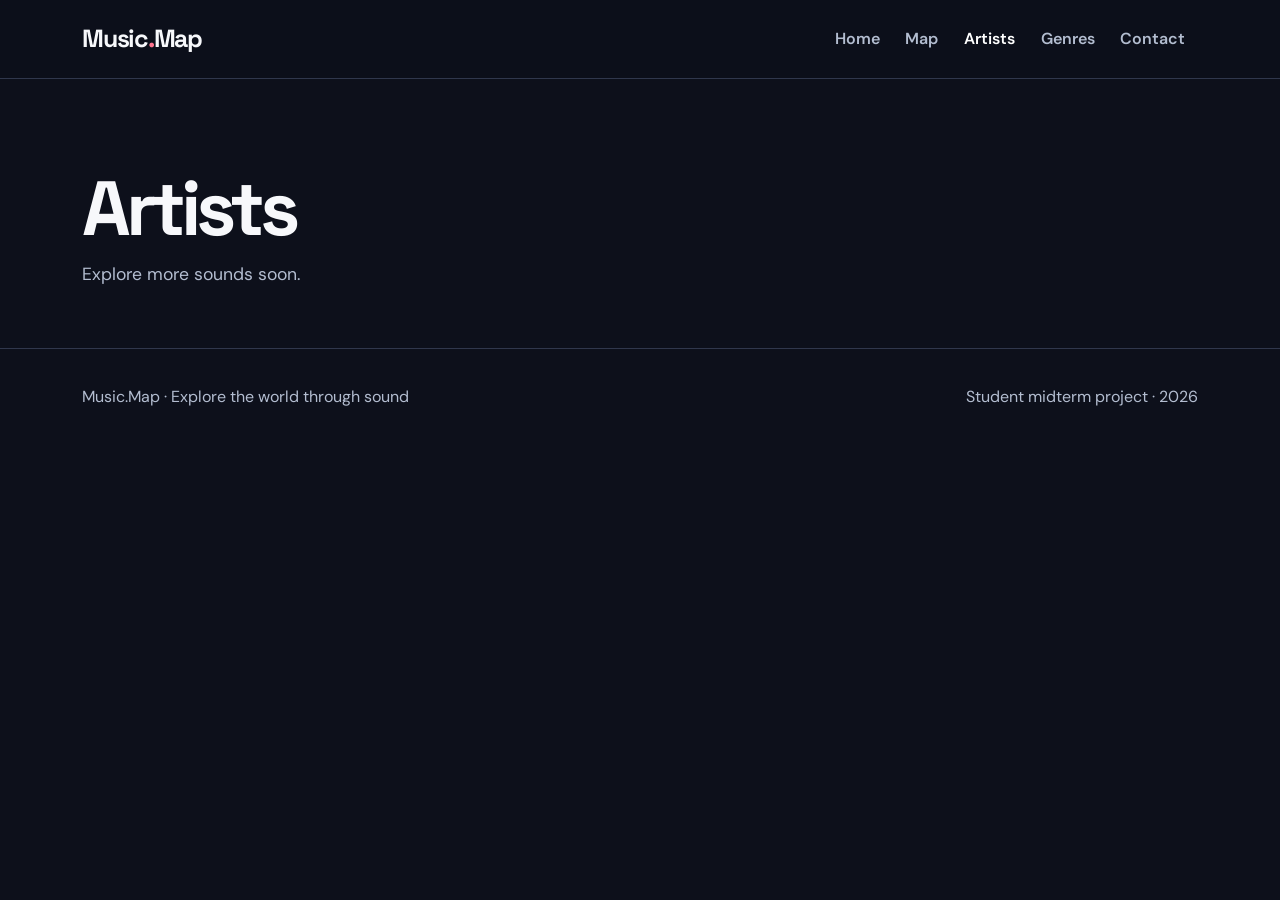
==== artists.html @ 0a3b0112 "Start Music Map site" ====
<!doctype html>
<html lang="en">
<head>
  <meta charset="utf-8">
  <meta name="viewport" content="width=device-width, initial-scale=1">
  <meta name="description" content="Explore artist examples from music cities.">
  <title>Artists | Music Map</title>
  <link href="https://cdn.jsdelivr.net/npm/bootstrap@5.3.3/dist/css/bootstrap.min.css" rel="stylesheet">
  
  <link href="assets/style.css" rel="stylesheet">
</head>
<body>
  <a class="skip-link" href="#main">Skip to content</a>
  <header class="site-header">
    <nav class="navbar navbar-expand-lg" aria-label="Main navigation">
      <div class="container"><a class="brand" href="index.html">Music<span class="brand-dot">.</span>Map</a>
        <button class="navbar-toggler" type="button" data-bs-toggle="collapse" data-bs-target="#main-nav" aria-controls="main-nav" aria-expanded="false" aria-label="Toggle navigation"><span class="navbar-toggler-icon"></span></button>
        <div class="collapse navbar-collapse" id="main-nav"><ul class="navbar-nav ms-auto align-items-lg-center"><li class="nav-item"><a class="nav-link" href="index.html">Home</a></li><li class="nav-item"><a class="nav-link" href="map.html">Map</a></li><li class="nav-item"><a class="nav-link active" href="artists.html" aria-current="page">Artists</a></li><li class="nav-item"><a class="nav-link" href="genres.html">Genres</a></li><li class="nav-item"><a class="nav-link" href="contact.html">Contact</a></li></ul></div>
      </div>
    </nav>
  </header>
  <main id="main"><section class="page-hero"><div class="container"><h1>Artists</h1><p>Explore more sounds soon.</p></div></section></main>
  <footer class="site-footer"><div class="container d-flex flex-column flex-md-row justify-content-between gap-3"><span>Music.Map · Explore the world through sound</span><span>Student midterm project · 2026</span></div></footer>
  <script src="https://cdn.jsdelivr.net/npm/bootstrap@5.3.3/dist/js/bootstrap.bundle.min.js"></script>
  <script src="assets/app.js"></script>
</body>
</html>
---- assets/style.css ----
@import url('https://fonts.googleapis.com/css2?family=DM+Sans:wght@400;500;600;700&family=Space+Grotesk:wght@400;500;600;700&display=swap');
:root{--bg:#0d101b;--panel:#171c2c;--line:#30374c;--text:#f7f8fb;--muted:#b3bdd0;--pink:#ff748f;--blue:#92a7ff}
*{box-sizing:border-box}html{scroll-behavior:smooth}body{margin:0;background:var(--bg);color:var(--text);font-family:'DM Sans',sans-serif;line-height:1.6}h1,h2,h3,h4,.brand{font-family:'Space Grotesk',sans-serif;line-height:1.13}h1{font-size:clamp(3rem,7vw,6.8rem);letter-spacing:-.065em;font-weight:700}h2{font-size:clamp(2rem,4vw,3.5rem);letter-spacing:-.045em}h3{font-size:1.4rem}a{color:inherit}a:hover{color:var(--pink)}.text-muted-custom{color:var(--muted)}.eyebrow{text-transform:uppercase;letter-spacing:.18em;color:var(--pink);font-size:.78rem;font-weight:700}.site-header{background:rgba(13,16,27,.95);border-bottom:1px solid var(--line);position:sticky;top:0;z-index:1000;backdrop-filter:blur(12px)}.navbar{min-height:78px}.brand{font-size:1.55rem;font-weight:700;letter-spacing:-.05em;text-decoration:none}.brand-dot{color:var(--pink)}.navbar-nav .nav-link{color:var(--muted);font-weight:600;padding:.5rem .8rem!important}.navbar-nav .nav-link:hover,.navbar-nav .nav-link.active{color:#fff}.navbar-toggler{border-color:var(--line);color:#fff}.navbar-toggler-icon{filter:invert(1)}.button-primary{display:inline-flex;align-items:center;justify-content:center;gap:.5rem;background:var(--pink);color:#1a101b;border:0;border-radius:100px;padding:.9rem 1.45rem;font-weight:700;text-decoration:none}.button-primary:hover{background:#ff9bad;color:#1a101b}.button-outline{display:inline-flex;align-items:center;justify-content:center;border:1px solid #71809f;border-radius:100px;padding:.85rem 1.4rem;text-decoration:none;font-weight:700}.button-outline:hover{border-color:var(--pink)}.hero{position:relative;min-height:660px;display:flex;align-items:center;overflow:hidden}.hero:before{content:'';position:absolute;inset:0;background:linear-gradient(90deg,#0d101b 3%,rgba(13,16,27,.9) 37%,rgba(13,16,27,.15) 100%),url('live-music.png') center/cover}.hero .container{position:relative;z-index:1}.hero p{max-width:560px;color:#d7dce9;font-size:1.15rem}.hero h1{max-width:740px}.accent{color:var(--pink)}.section{padding:92px 0}.section-sm{padding:64px 0}.section-heading{max-width:720px;margin-bottom:38px}.panel{background:var(--panel);border:1px solid var(--line);border-radius:20px;padding:28px;height:100%}.panel p:last-child{margin-bottom:0}.city-card{display:block;text-decoration:none;background:var(--panel);border:1px solid var(--line);border-radius:20px;overflow:hidden;height:100%;transition:transform .2s,border-color .2s}.city-card:hover{transform:translateY(-5px);border-color:var(--pink);color:#fff}.city-art{height:170px;background:radial-gradient(circle at 70% 35%,#fa7992 0 2%,transparent 24%),linear-gradient(135deg,#242a55,#623a6a 60%,#182c53);display:flex;align-items:end;padding:20px}.city-art span{font-size:3.4rem;line-height:1;font-family:'Space Grotesk';font-weight:700;opacity:.84}.city-card .card-copy{padding:22px}.city-card h3{margin-bottom:7px}.city-card p{color:var(--muted);margin:0}.city-card[data-color='blue'] .city-art{background:radial-gradient(circle at 75% 40%,#9af3fb 0 3%,transparent 27%),linear-gradient(135deg,#18274b,#325d86,#1d1b38)}.city-card[data-color='gold'] .city-art{background:radial-gradient(circle at 75% 40%,#ffd688 0 3%,transparent 27%),linear-gradient(135deg,#392b41,#895b4d,#342d48)}.city-card[data-color='green'] .city-art{background:radial-gradient(circle at 75% 40%,#8be6c7 0 3%,transparent 27%),linear-gradient(135deg,#1d3e46,#456f60,#252d4d)}.page-hero{padding:86px 0 44px}.page-hero h1{font-size:clamp(3rem,6vw,5rem)}.page-hero p{max-width:690px;color:var(--muted);font-size:1.1rem}.map-wrap{height:570px;border:1px solid var(--line);border-radius:22px;overflow:hidden;background:#20283e}.leaflet-container{background:#20283e}.leaflet-popup-content-wrapper,.leaflet-popup-tip{background:#171c2c;color:#fff}.leaflet-popup-content a{color:#ff9aad}.filter-bar{display:flex;gap:10px;flex-wrap:wrap;margin-bottom:24px}.filter-button{border:1px solid var(--line);color:var(--text);background:var(--panel);padding:8px 16px;border-radius:100px}.filter-button.active,.filter-button:hover{background:var(--pink);border-color:var(--pink);color:#17101a}.genre-pill{display:inline-block;border:1px solid #59627d;padding:5px 10px;border-radius:100px;color:#d7dff2;font-size:.82rem}.table{--bs-table-bg:transparent;--bs-table-color:#e8ecf5;--bs-table-border-color:var(--line)}.table thead th{color:var(--pink);font-weight:700}.table-responsive{border:1px solid var(--line);border-radius:18px;padding:8px 20px}.form-control,.form-select{background:#121726;border:1px solid #4e5870;color:#fff;padding:.85rem 1rem}.form-control:focus,.form-select:focus{background:#121726;color:#fff;border-color:var(--pink);box-shadow:0 0 0 .25rem rgba(255,116,143,.15)}.form-control::placeholder{color:#929db3}.form-label{font-weight:700}.form-text{color:var(--muted)}.site-footer{border-top:1px solid var(--line);padding:35px 0;color:var(--muted)}.site-footer a{color:#fff;text-decoration:none}.site-footer a:hover{color:var(--pink)}.number{font-family:'Space Grotesk';font-size:2.3rem;color:var(--pink);font-weight:700}.skip-link{position:absolute;left:-999px;top:8px;background:#fff;color:#000;padding:8px;z-index:2000}.skip-link:focus{left:8px}.leaflet-control-attribution{font-size:9px!important}@media(max-width:991px){.hero{min-height:590px}.hero:before{background:linear-gradient(90deg,rgba(13,16,27,.95),rgba(13,16,27,.45)),url('live-music.png') center/cover}.navbar-collapse{padding-bottom:16px}.section{padding:70px 0}}@media(max-width:575px){.hero{min-height:620px}.hero h1{font-size:3.5rem}.hero p{font-size:1rem}.section{padding:54px 0}.page-hero{padding:58px 0 30px}.panel{padding:22px}.map-wrap{height:300px}.table-responsive{padding:4px 10px}}
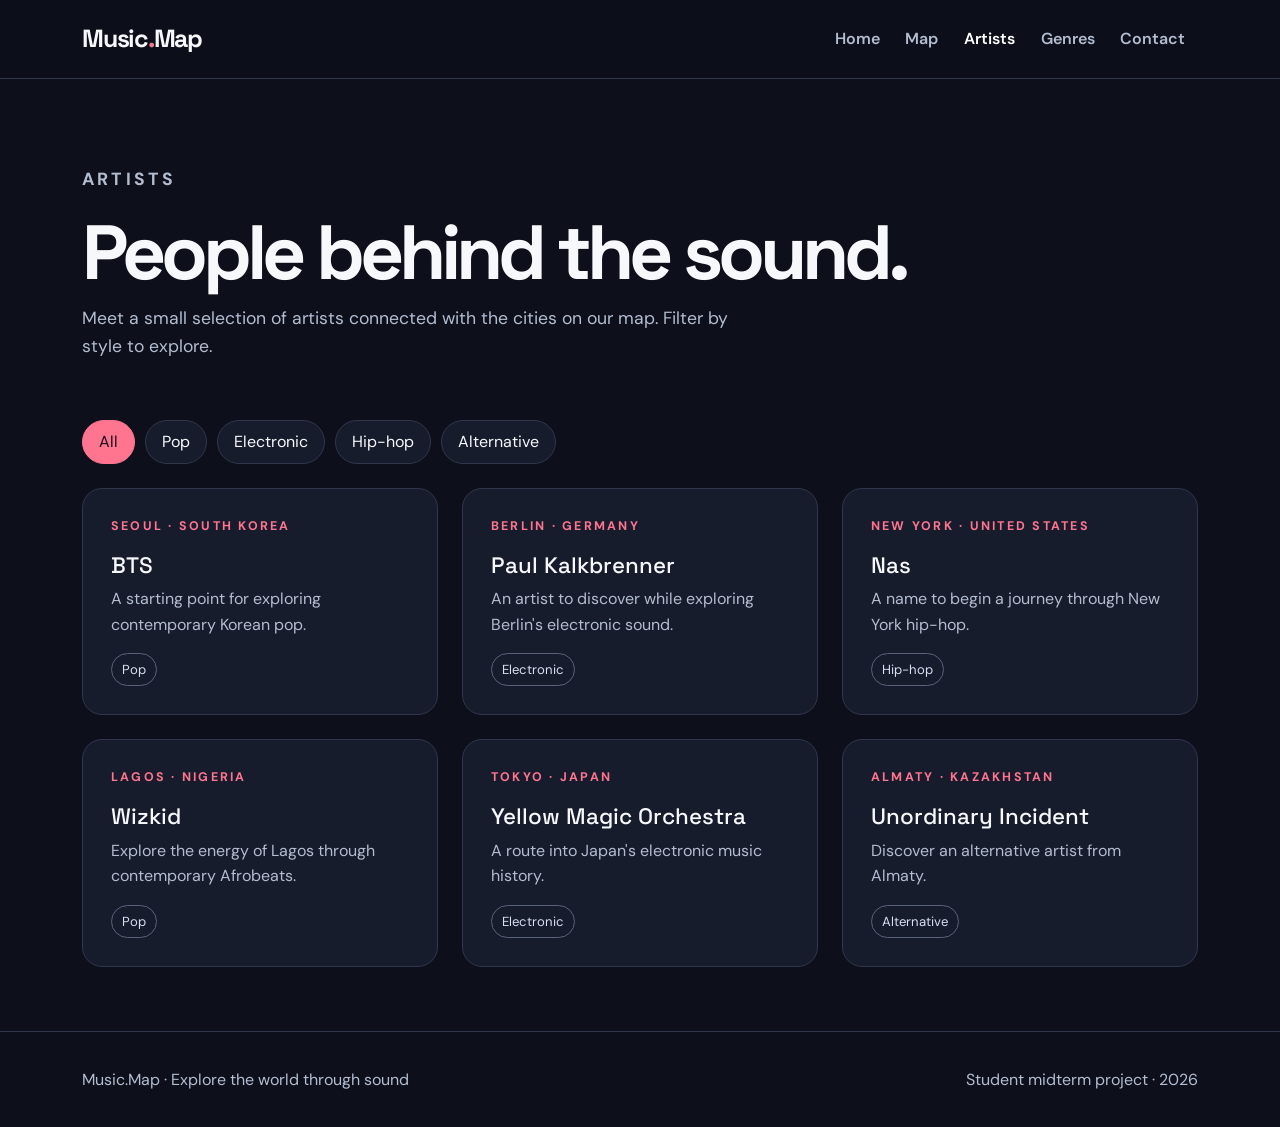
==== commit 7aa4a3ff: "Add artists and genres" ====
--- a/artists.html
+++ b/artists.html
@@ -19,7 +19,17 @@
       </div>
     </nav>
   </header>
-  <main id="main"><section class="page-hero"><div class="container"><h1>Artists</h1><p>Explore more sounds soon.</p></div></section></main>
+  <main id="main">
+<section class="page-hero"><div class="container"><p class="eyebrow">Artists</p><h1>People behind the sound.</h1><p>Meet a small selection of artists connected with the cities on our map. Filter by style to explore.</p></div></section>
+<section class="section-sm pt-0"><div class="container"><div class="filter-bar" role="group" aria-label="Filter artists by genre"><button class="filter-button active" data-filter="all" aria-pressed="true">All</button><button class="filter-button" data-filter="pop" aria-pressed="false">Pop</button><button class="filter-button" data-filter="electronic" aria-pressed="false">Electronic</button><button class="filter-button" data-filter="hiphop" aria-pressed="false">Hip-hop</button><button class="filter-button" data-filter="alternative" aria-pressed="false">Alternative</button></div><div class="row g-4">
+<div class="col-md-6 col-xl-4 artist-column"><article class="panel" data-genre="pop"><p class="eyebrow">Seoul · South Korea</p><h3>BTS</h3><p class="text-muted-custom">A starting point for exploring contemporary Korean pop.</p><span class="genre-pill">Pop</span></article></div>
+<div class="col-md-6 col-xl-4 artist-column"><article class="panel" data-genre="electronic"><p class="eyebrow">Berlin · Germany</p><h3>Paul Kalkbrenner</h3><p class="text-muted-custom">An artist to discover while exploring Berlin's electronic sound.</p><span class="genre-pill">Electronic</span></article></div>
+<div class="col-md-6 col-xl-4 artist-column"><article class="panel" data-genre="hiphop"><p class="eyebrow">New York · United States</p><h3>Nas</h3><p class="text-muted-custom">A name to begin a journey through New York hip-hop.</p><span class="genre-pill">Hip-hop</span></article></div>
+<div class="col-md-6 col-xl-4 artist-column"><article class="panel" data-genre="pop"><p class="eyebrow">Lagos · Nigeria</p><h3>Wizkid</h3><p class="text-muted-custom">Explore the energy of Lagos through contemporary Afrobeats.</p><span class="genre-pill">Pop</span></article></div>
+<div class="col-md-6 col-xl-4 artist-column"><article class="panel" data-genre="electronic"><p class="eyebrow">Tokyo · Japan</p><h3>Yellow Magic Orchestra</h3><p class="text-muted-custom">A route into Japan's electronic music history.</p><span class="genre-pill">Electronic</span></article></div>
+<div class="col-md-6 col-xl-4 artist-column"><article class="panel" data-genre="alternative"><p class="eyebrow">Almaty · Kazakhstan</p><h3>Unordinary Incident</h3><p class="text-muted-custom">Discover an alternative artist from Almaty.</p><span class="genre-pill">Alternative</span></article></div>
+</div></div></section>
+</main>
   <footer class="site-footer"><div class="container d-flex flex-column flex-md-row justify-content-between gap-3"><span>Music.Map · Explore the world through sound</span><span>Student midterm project · 2026</span></div></footer>
   <script src="https://cdn.jsdelivr.net/npm/bootstrap@5.3.3/dist/js/bootstrap.bundle.min.js"></script>
   <script src="assets/app.js"></script>
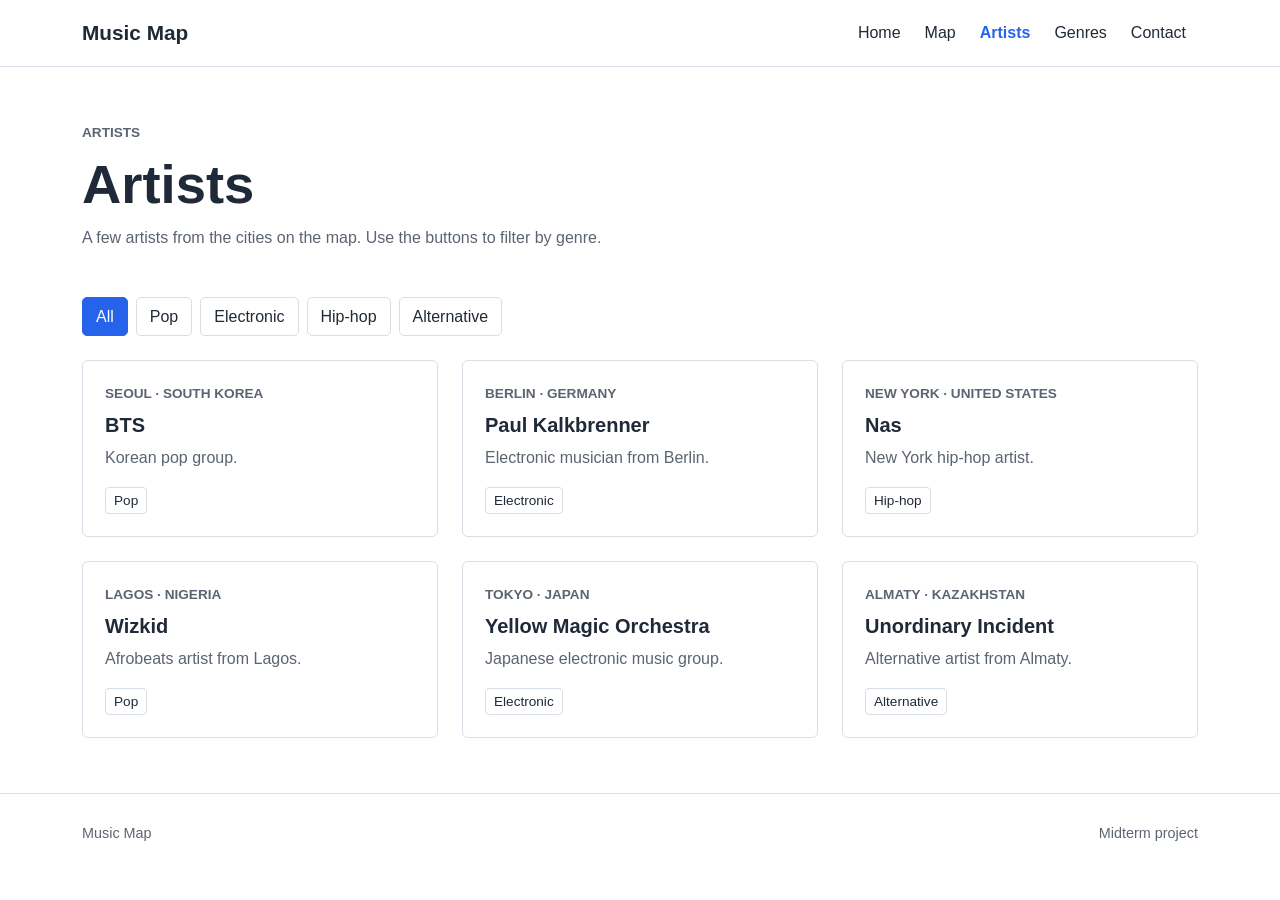
==== commit 881a0567: "Simplify site design" ====
--- a/artists.html
+++ b/artists.html
@@ -13,24 +13,24 @@
   <a class="skip-link" href="#main">Skip to content</a>
   <header class="site-header">
     <nav class="navbar navbar-expand-lg" aria-label="Main navigation">
-      <div class="container"><a class="brand" href="index.html">Music<span class="brand-dot">.</span>Map</a>
+      <div class="container"><a class="brand" href="index.html">Music<span class="brand-dot"> </span>Map</a>
         <button class="navbar-toggler" type="button" data-bs-toggle="collapse" data-bs-target="#main-nav" aria-controls="main-nav" aria-expanded="false" aria-label="Toggle navigation"><span class="navbar-toggler-icon"></span></button>
         <div class="collapse navbar-collapse" id="main-nav"><ul class="navbar-nav ms-auto align-items-lg-center"><li class="nav-item"><a class="nav-link" href="index.html">Home</a></li><li class="nav-item"><a class="nav-link" href="map.html">Map</a></li><li class="nav-item"><a class="nav-link active" href="artists.html" aria-current="page">Artists</a></li><li class="nav-item"><a class="nav-link" href="genres.html">Genres</a></li><li class="nav-item"><a class="nav-link" href="contact.html">Contact</a></li></ul></div>
       </div>
     </nav>
   </header>
   <main id="main">
-<section class="page-hero"><div class="container"><p class="eyebrow">Artists</p><h1>People behind the sound.</h1><p>Meet a small selection of artists connected with the cities on our map. Filter by style to explore.</p></div></section>
+<section class="page-hero"><div class="container"><p class="eyebrow">Artists</p><h1>Artists</h1><p>A few artists from the cities on the map. Use the buttons to filter by genre.</p></div></section>
 <section class="section-sm pt-0"><div class="container"><div class="filter-bar" role="group" aria-label="Filter artists by genre"><button class="filter-button active" data-filter="all" aria-pressed="true">All</button><button class="filter-button" data-filter="pop" aria-pressed="false">Pop</button><button class="filter-button" data-filter="electronic" aria-pressed="false">Electronic</button><button class="filter-button" data-filter="hiphop" aria-pressed="false">Hip-hop</button><button class="filter-button" data-filter="alternative" aria-pressed="false">Alternative</button></div><div class="row g-4">
-<div class="col-md-6 col-xl-4 artist-column"><article class="panel" data-genre="pop"><p class="eyebrow">Seoul · South Korea</p><h3>BTS</h3><p class="text-muted-custom">A starting point for exploring contemporary Korean pop.</p><span class="genre-pill">Pop</span></article></div>
-<div class="col-md-6 col-xl-4 artist-column"><article class="panel" data-genre="electronic"><p class="eyebrow">Berlin · Germany</p><h3>Paul Kalkbrenner</h3><p class="text-muted-custom">An artist to discover while exploring Berlin's electronic sound.</p><span class="genre-pill">Electronic</span></article></div>
-<div class="col-md-6 col-xl-4 artist-column"><article class="panel" data-genre="hiphop"><p class="eyebrow">New York · United States</p><h3>Nas</h3><p class="text-muted-custom">A name to begin a journey through New York hip-hop.</p><span class="genre-pill">Hip-hop</span></article></div>
-<div class="col-md-6 col-xl-4 artist-column"><article class="panel" data-genre="pop"><p class="eyebrow">Lagos · Nigeria</p><h3>Wizkid</h3><p class="text-muted-custom">Explore the energy of Lagos through contemporary Afrobeats.</p><span class="genre-pill">Pop</span></article></div>
-<div class="col-md-6 col-xl-4 artist-column"><article class="panel" data-genre="electronic"><p class="eyebrow">Tokyo · Japan</p><h3>Yellow Magic Orchestra</h3><p class="text-muted-custom">A route into Japan's electronic music history.</p><span class="genre-pill">Electronic</span></article></div>
-<div class="col-md-6 col-xl-4 artist-column"><article class="panel" data-genre="alternative"><p class="eyebrow">Almaty · Kazakhstan</p><h3>Unordinary Incident</h3><p class="text-muted-custom">Discover an alternative artist from Almaty.</p><span class="genre-pill">Alternative</span></article></div>
+<div class="col-md-6 col-xl-4 artist-column"><article class="panel" data-genre="pop"><p class="eyebrow">Seoul · South Korea</p><h3>BTS</h3><p class="text-muted-custom">Korean pop group.</p><span class="genre-pill">Pop</span></article></div>
+<div class="col-md-6 col-xl-4 artist-column"><article class="panel" data-genre="electronic"><p class="eyebrow">Berlin · Germany</p><h3>Paul Kalkbrenner</h3><p class="text-muted-custom">Electronic musician from Berlin.</p><span class="genre-pill">Electronic</span></article></div>
+<div class="col-md-6 col-xl-4 artist-column"><article class="panel" data-genre="hiphop"><p class="eyebrow">New York · United States</p><h3>Nas</h3><p class="text-muted-custom">New York hip-hop artist.</p><span class="genre-pill">Hip-hop</span></article></div>
+<div class="col-md-6 col-xl-4 artist-column"><article class="panel" data-genre="pop"><p class="eyebrow">Lagos · Nigeria</p><h3>Wizkid</h3><p class="text-muted-custom">Afrobeats artist from Lagos.</p><span class="genre-pill">Pop</span></article></div>
+<div class="col-md-6 col-xl-4 artist-column"><article class="panel" data-genre="electronic"><p class="eyebrow">Tokyo · Japan</p><h3>Yellow Magic Orchestra</h3><p class="text-muted-custom">Japanese electronic music group.</p><span class="genre-pill">Electronic</span></article></div>
+<div class="col-md-6 col-xl-4 artist-column"><article class="panel" data-genre="alternative"><p class="eyebrow">Almaty · Kazakhstan</p><h3>Unordinary Incident</h3><p class="text-muted-custom">Alternative artist from Almaty.</p><span class="genre-pill">Alternative</span></article></div>
 </div></div></section>
 </main>
-  <footer class="site-footer"><div class="container d-flex flex-column flex-md-row justify-content-between gap-3"><span>Music.Map · Explore the world through sound</span><span>Student midterm project · 2026</span></div></footer>
+  <footer class="site-footer"><div class="container d-flex flex-column flex-md-row justify-content-between gap-3"><span>Music Map</span><span>Midterm project</span></div></footer>
   <script src="https://cdn.jsdelivr.net/npm/bootstrap@5.3.3/dist/js/bootstrap.bundle.min.js"></script>
   <script src="assets/app.js"></script>
 </body>
--- a/assets/style.css
+++ b/assets/style.css
@@ -1,3 +1,60 @@
-@import url('https://fonts.googleapis.com/css2?family=DM+Sans:wght@400;500;600;700&family=Space+Grotesk:wght@400;500;600;700&display=swap');
-:root{--bg:#0d101b;--panel:#171c2c;--line:#30374c;--text:#f7f8fb;--muted:#b3bdd0;--pink:#ff748f;--blue:#92a7ff}
-*{box-sizing:border-box}html{scroll-behavior:smooth}body{margin:0;background:var(--bg);color:var(--text);font-family:'DM Sans',sans-serif;line-height:1.6}h1,h2,h3,h4,.brand{font-family:'Space Grotesk',sans-serif;line-height:1.13}h1{font-size:clamp(3rem,7vw,6.8rem);letter-spacing:-.065em;font-weight:700}h2{font-size:clamp(2rem,4vw,3.5rem);letter-spacing:-.045em}h3{font-size:1.4rem}a{color:inherit}a:hover{color:var(--pink)}.text-muted-custom{color:var(--muted)}.eyebrow{text-transform:uppercase;letter-spacing:.18em;color:var(--pink);font-size:.78rem;font-weight:700}.site-header{background:rgba(13,16,27,.95);border-bottom:1px solid var(--line);position:sticky;top:0;z-index:1000;backdrop-filter:blur(12px)}.navbar{min-height:78px}.brand{font-size:1.55rem;font-weight:700;letter-spacing:-.05em;text-decoration:none}.brand-dot{color:var(--pink)}.navbar-nav .nav-link{color:var(--muted);font-weight:600;padding:.5rem .8rem!important}.navbar-nav .nav-link:hover,.navbar-nav .nav-link.active{color:#fff}.navbar-toggler{border-color:var(--line);color:#fff}.navbar-toggler-icon{filter:invert(1)}.button-primary{display:inline-flex;align-items:center;justify-content:center;gap:.5rem;background:var(--pink);color:#1a101b;border:0;border-radius:100px;padding:.9rem 1.45rem;font-weight:700;text-decoration:none}.button-primary:hover{background:#ff9bad;color:#1a101b}.button-outline{display:inline-flex;align-items:center;justify-content:center;border:1px solid #71809f;border-radius:100px;padding:.85rem 1.4rem;text-decoration:none;font-weight:700}.button-outline:hover{border-color:var(--pink)}.hero{position:relative;min-height:660px;display:flex;align-items:center;overflow:hidden}.hero:before{content:'';position:absolute;inset:0;background:linear-gradient(90deg,#0d101b 3%,rgba(13,16,27,.9) 37%,rgba(13,16,27,.15) 100%),url('live-music.png') center/cover}.hero .container{position:relative;z-index:1}.hero p{max-width:560px;color:#d7dce9;font-size:1.15rem}.hero h1{max-width:740px}.accent{color:var(--pink)}.section{padding:92px 0}.section-sm{padding:64px 0}.section-heading{max-width:720px;margin-bottom:38px}.panel{background:var(--panel);border:1px solid var(--line);border-radius:20px;padding:28px;height:100%}.panel p:last-child{margin-bottom:0}.city-card{display:block;text-decoration:none;background:var(--panel);border:1px solid var(--line);border-radius:20px;overflow:hidden;height:100%;transition:transform .2s,border-color .2s}.city-card:hover{transform:translateY(-5px);border-color:var(--pink);color:#fff}.city-art{height:170px;background:radial-gradient(circle at 70% 35%,#fa7992 0 2%,transparent 24%),linear-gradient(135deg,#242a55,#623a6a 60%,#182c53);display:flex;align-items:end;padding:20px}.city-art span{font-size:3.4rem;line-height:1;font-family:'Space Grotesk';font-weight:700;opacity:.84}.city-card .card-copy{padding:22px}.city-card h3{margin-bottom:7px}.city-card p{color:var(--muted);margin:0}.city-card[data-color='blue'] .city-art{background:radial-gradient(circle at 75% 40%,#9af3fb 0 3%,transparent 27%),linear-gradient(135deg,#18274b,#325d86,#1d1b38)}.city-card[data-color='gold'] .city-art{background:radial-gradient(circle at 75% 40%,#ffd688 0 3%,transparent 27%),linear-gradient(135deg,#392b41,#895b4d,#342d48)}.city-card[data-color='green'] .city-art{background:radial-gradient(circle at 75% 40%,#8be6c7 0 3%,transparent 27%),linear-gradient(135deg,#1d3e46,#456f60,#252d4d)}.page-hero{padding:86px 0 44px}.page-hero h1{font-size:clamp(3rem,6vw,5rem)}.page-hero p{max-width:690px;color:var(--muted);font-size:1.1rem}.map-wrap{height:570px;border:1px solid var(--line);border-radius:22px;overflow:hidden;background:#20283e}.leaflet-container{background:#20283e}.leaflet-popup-content-wrapper,.leaflet-popup-tip{background:#171c2c;color:#fff}.leaflet-popup-content a{color:#ff9aad}.filter-bar{display:flex;gap:10px;flex-wrap:wrap;margin-bottom:24px}.filter-button{border:1px solid var(--line);color:var(--text);background:var(--panel);padding:8px 16px;border-radius:100px}.filter-button.active,.filter-button:hover{background:var(--pink);border-color:var(--pink);color:#17101a}.genre-pill{display:inline-block;border:1px solid #59627d;padding:5px 10px;border-radius:100px;color:#d7dff2;font-size:.82rem}.table{--bs-table-bg:transparent;--bs-table-color:#e8ecf5;--bs-table-border-color:var(--line)}.table thead th{color:var(--pink);font-weight:700}.table-responsive{border:1px solid var(--line);border-radius:18px;padding:8px 20px}.form-control,.form-select{background:#121726;border:1px solid #4e5870;color:#fff;padding:.85rem 1rem}.form-control:focus,.form-select:focus{background:#121726;color:#fff;border-color:var(--pink);box-shadow:0 0 0 .25rem rgba(255,116,143,.15)}.form-control::placeholder{color:#929db3}.form-label{font-weight:700}.form-text{color:var(--muted)}.site-footer{border-top:1px solid var(--line);padding:35px 0;color:var(--muted)}.site-footer a{color:#fff;text-decoration:none}.site-footer a:hover{color:var(--pink)}.number{font-family:'Space Grotesk';font-size:2.3rem;color:var(--pink);font-weight:700}.skip-link{position:absolute;left:-999px;top:8px;background:#fff;color:#000;padding:8px;z-index:2000}.skip-link:focus{left:8px}.leaflet-control-attribution{font-size:9px!important}@media(max-width:991px){.hero{min-height:590px}.hero:before{background:linear-gradient(90deg,rgba(13,16,27,.95),rgba(13,16,27,.45)),url('live-music.png') center/cover}.navbar-collapse{padding-bottom:16px}.section{padding:70px 0}}@media(max-width:575px){.hero{min-height:620px}.hero h1{font-size:3.5rem}.hero p{font-size:1rem}.section{padding:54px 0}.page-hero{padding:58px 0 30px}.panel{padding:22px}.map-wrap{height:300px}.table-responsive{padding:4px 10px}}
+:root { --text:#1f2937; --muted:#5b6472; --blue:#2563eb; --line:#d8dee8; --light:#f5f7fb; }
+* { box-sizing:border-box; }
+body { margin:0; color:var(--text); background:#fff; font:16px/1.6 Arial, Helvetica, sans-serif; }
+h1,h2,h3 { line-height:1.2; font-weight:700; }
+h1 { font-size:clamp(2.2rem,5vw,3.4rem); }
+h2 { font-size:clamp(1.6rem,3vw,2.2rem); }
+h3 { font-size:1.25rem; }
+a { color:var(--blue); }
+a:hover { color:#174bb7; }
+.text-muted-custom { color:var(--muted); }
+.eyebrow { margin-bottom:.5rem; color:var(--blue); font-size:.85rem; font-weight:700; text-transform:uppercase; }
+.site-header { position:sticky; top:0; z-index:1000; background:#fff; border-bottom:1px solid var(--line); }
+.navbar { min-height:66px; }
+.brand { color:var(--text); font-size:1.3rem; font-weight:700; text-decoration:none; }
+.brand-dot { color:var(--blue); }
+.navbar-nav .nav-link { color:var(--text); padding:.5rem .75rem!important; }
+.navbar-nav .nav-link.active { color:var(--blue); font-weight:700; }
+.navbar-nav .nav-link:hover { color:var(--blue); }
+.navbar-toggler { border-color:var(--line); }
+.button-primary,.button-outline { display:inline-block; padding:.65rem 1rem; border-radius:5px; font-weight:600; text-decoration:none; }
+.button-primary { background:var(--blue); border:1px solid var(--blue); color:#fff; }
+.button-primary:hover { background:#174bb7; color:#fff; }
+.button-outline { background:#fff; border:1px solid var(--blue); color:var(--blue); }
+.button-outline:hover { background:#eff5ff; }
+.hero { padding:70px 0; background:var(--light); }
+.hero p { max-width:590px; }
+.hero-map { display:block; width:100%; border:1px solid var(--line); border-radius:6px; background:#e8eef7; height:auto; }
+.section { padding:65px 0; }
+.section-sm { padding:55px 0; }
+.section-heading { max-width:700px; margin-bottom:26px; }
+.page-hero { padding:55px 0 30px; }
+.page-hero p { max-width:700px; color:var(--muted); }
+.panel,.city-card { display:block; height:100%; padding:22px; border:1px solid var(--line); border-radius:6px; background:#fff; }
+.city-card { color:var(--text); text-decoration:none; }
+.city-card:hover { color:var(--text); border-color:var(--blue); }
+.city-card h3 { margin:.35rem 0; }
+.city-card p,.panel p { color:var(--muted); }
+.city-card p:last-child,.panel p:last-child { margin-bottom:0; }
+.city-art { display:none; }
+.map-wrap { height:500px; overflow:hidden; border:1px solid var(--line); border-radius:6px; background:#e8eef7; }
+.leaflet-container { background:#e8eef7; }
+.leaflet-control-attribution { font-size:9px!important; }
+.filter-bar { display:flex; flex-wrap:wrap; gap:8px; margin-bottom:24px; }
+.filter-button { padding:6px 13px; border:1px solid var(--line); border-radius:5px; background:#fff; color:var(--text); }
+.filter-button.active,.filter-button:hover { border-color:var(--blue); background:var(--blue); color:#fff; }
+.artist-column[hidden] { display:none!important; }
+.genre-pill { display:inline-block; padding:2px 8px; border:1px solid var(--line); border-radius:4px; font-size:.85rem; }
+.table { --bs-table-color:var(--text); --bs-table-border-color:var(--line); }
+.table-responsive { border:1px solid var(--line); border-radius:6px; padding:8px 15px; }
+.form-control { padding:.65rem .75rem; }
+.form-label { font-weight:600; }
+.site-footer { padding:28px 0; border-top:1px solid var(--line); color:var(--muted); font-size:.9rem; }
+.skip-link { position:absolute; left:-999px; top:8px; padding:8px; background:#fff; z-index:2000; }
+.skip-link:focus { left:8px; }
+@media (max-width:991px) { .hero { padding:55px 0; } .section { padding:55px 0; } }
+@media (max-width:575px) { .hero,.section,.section-sm { padding:40px 0; } .page-hero { padding:40px 0 25px; } .map-wrap { height:300px; } .panel,.city-card { padding:18px; } }
+
+#featured-cities,#city-list { display:grid; grid-template-columns:repeat(3,minmax(0,1fr)); gap:1rem; margin:0; }
+@media (max-width:991px) { #featured-cities,#city-list { grid-template-columns:repeat(2,minmax(0,1fr)); } }
+@media (max-width:575px) { #featured-cities,#city-list { grid-template-columns:1fr; } }
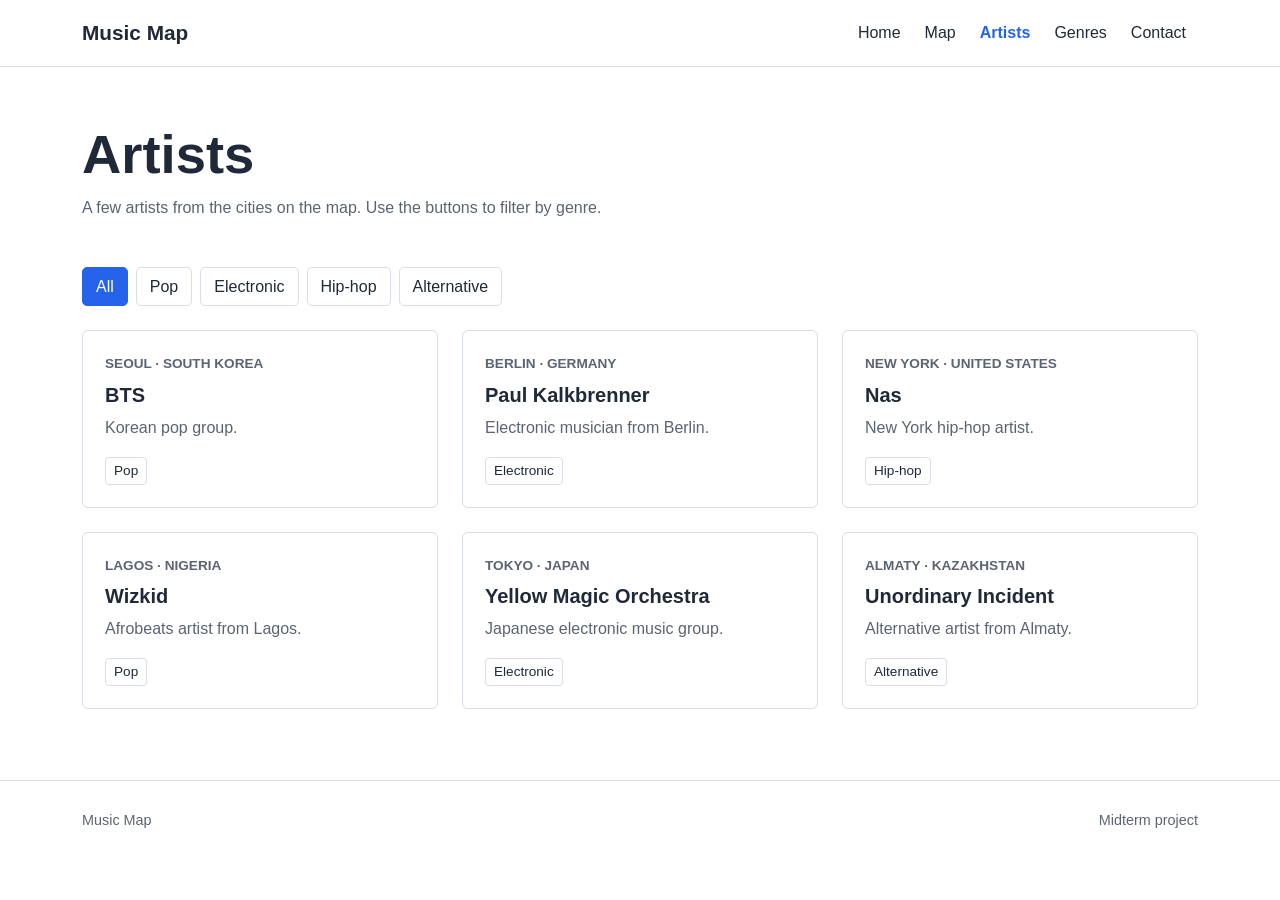
==== commit d5e3a066: "Clean up code" ====
--- a/artists.html
+++ b/artists.html
@@ -1,37 +1,135 @@
 <!doctype html>
 <html lang="en">
-<head>
-  <meta charset="utf-8">
-  <meta name="viewport" content="width=device-width, initial-scale=1">
-  <meta name="description" content="Explore artist examples from music cities.">
-  <title>Artists | Music Map</title>
-  <link href="https://cdn.jsdelivr.net/npm/bootstrap@5.3.3/dist/css/bootstrap.min.css" rel="stylesheet">
-  
-  <link href="assets/style.css" rel="stylesheet">
-</head>
-<body>
-  <a class="skip-link" href="#main">Skip to content</a>
-  <header class="site-header">
-    <nav class="navbar navbar-expand-lg" aria-label="Main navigation">
-      <div class="container"><a class="brand" href="index.html">Music<span class="brand-dot"> </span>Map</a>
-        <button class="navbar-toggler" type="button" data-bs-toggle="collapse" data-bs-target="#main-nav" aria-controls="main-nav" aria-expanded="false" aria-label="Toggle navigation"><span class="navbar-toggler-icon"></span></button>
-        <div class="collapse navbar-collapse" id="main-nav"><ul class="navbar-nav ms-auto align-items-lg-center"><li class="nav-item"><a class="nav-link" href="index.html">Home</a></li><li class="nav-item"><a class="nav-link" href="map.html">Map</a></li><li class="nav-item"><a class="nav-link active" href="artists.html" aria-current="page">Artists</a></li><li class="nav-item"><a class="nav-link" href="genres.html">Genres</a></li><li class="nav-item"><a class="nav-link" href="contact.html">Contact</a></li></ul></div>
+  <head>
+    <meta charset="utf-8" />
+    <meta name="viewport" content="width=device-width, initial-scale=1" />
+    <meta name="description" content="Explore artist examples from music cities." />
+    <title>Artists | Music Map</title>
+    <link href="assets/vendor/bootstrap/bootstrap.min.css" rel="stylesheet" />
+
+    <link href="assets/style.css?v=3" rel="stylesheet" />
+  </head>
+  <body>
+    <a class="skip-link" href="#main">Skip to content</a>
+    <header class="site-header">
+      <nav class="navbar navbar-expand-lg" aria-label="Main navigation">
+        <div class="container">
+          <a class="brand" href="index.html">Music Map</a>
+          <button
+            class="navbar-toggler"
+            type="button"
+            data-bs-toggle="collapse"
+            data-bs-target="#main-nav"
+            aria-controls="main-nav"
+            aria-expanded="false"
+            aria-label="Toggle navigation"
+          >
+            <span class="navbar-toggler-icon"></span>
+          </button>
+          <div class="collapse navbar-collapse" id="main-nav">
+            <ul class="navbar-nav ms-auto align-items-lg-center">
+              <li class="nav-item">
+                <a class="nav-link" href="index.html">Home</a>
+              </li>
+              <li class="nav-item">
+                <a class="nav-link" href="map.html">Map</a>
+              </li>
+              <li class="nav-item">
+                <a class="nav-link active" href="artists.html" aria-current="page">Artists</a>
+              </li>
+              <li class="nav-item">
+                <a class="nav-link" href="genres.html">Genres</a>
+              </li>
+              <li class="nav-item">
+                <a class="nav-link" href="contact.html">Contact</a>
+              </li>
+            </ul>
+          </div>
+        </div>
+      </nav>
+    </header>
+    <main id="main">
+      <section class="page-hero">
+        <div class="container">
+          <h1>Artists</h1>
+          <p>A few artists from the cities on the map. Use the buttons to filter by genre.</p>
+        </div>
+      </section>
+      <section class="section-sm pt-0">
+        <div class="container">
+          <div class="filter-bar" role="group" aria-label="Filter artists by genre">
+            <button class="filter-button active" data-filter="all" aria-pressed="true">All</button>
+            <button class="filter-button" data-filter="pop" aria-pressed="false">Pop</button>
+            <button class="filter-button" data-filter="electronic" aria-pressed="false">
+              Electronic
+            </button>
+            <button class="filter-button" data-filter="hiphop" aria-pressed="false">Hip-hop</button>
+            <button class="filter-button" data-filter="alternative" aria-pressed="false">
+              Alternative
+            </button>
+          </div>
+          <ul class="row g-4 list-unstyled">
+            <li class="col-md-6 col-xl-4 artist-column">
+              <article class="panel" data-genre="pop">
+                <p class="eyebrow">Seoul · South Korea</p>
+                <h3>BTS</h3>
+                <p class="text-muted-custom">Korean pop group.</p>
+                <span class="genre-pill">Pop</span>
+              </article>
+            </li>
+            <li class="col-md-6 col-xl-4 artist-column">
+              <article class="panel" data-genre="electronic">
+                <p class="eyebrow">Berlin · Germany</p>
+                <h3>Paul Kalkbrenner</h3>
+                <p class="text-muted-custom">Electronic musician from Berlin.</p>
+                <span class="genre-pill">Electronic</span>
+              </article>
+            </li>
+            <li class="col-md-6 col-xl-4 artist-column">
+              <article class="panel" data-genre="hiphop">
+                <p class="eyebrow">New York · United States</p>
+                <h3>Nas</h3>
+                <p class="text-muted-custom">New York hip-hop artist.</p>
+                <span class="genre-pill">Hip-hop</span>
+              </article>
+            </li>
+            <li class="col-md-6 col-xl-4 artist-column">
+              <article class="panel" data-genre="pop">
+                <p class="eyebrow">Lagos · Nigeria</p>
+                <h3>Wizkid</h3>
+                <p class="text-muted-custom">Afrobeats artist from Lagos.</p>
+                <span class="genre-pill">Pop</span>
+              </article>
+            </li>
+            <li class="col-md-6 col-xl-4 artist-column">
+              <article class="panel" data-genre="electronic">
+                <p class="eyebrow">Tokyo · Japan</p>
+                <h3>Yellow Magic Orchestra</h3>
+                <p class="text-muted-custom">Japanese electronic music group.</p>
+                <span class="genre-pill">Electronic</span>
+              </article>
+            </li>
+            <li class="col-md-6 col-xl-4 artist-column">
+              <article class="panel" data-genre="alternative">
+                <p class="eyebrow">Almaty · Kazakhstan</p>
+                <h3>Unordinary Incident</h3>
+                <p class="text-muted-custom">Alternative artist from Almaty.</p>
+                <span class="genre-pill">Alternative</span>
+              </article>
+            </li>
+          </ul>
+        </div>
+      </section>
+    </main>
+    <footer class="site-footer">
+      <div
+        class="container d-flex flex-column flex-md-row justify-content-between gap-3 text-center text-md-start"
+      >
+        <span>Music Map</span>
+        <span>Midterm project</span>
       </div>
-    </nav>
-  </header>
-  <main id="main">
-<section class="page-hero"><div class="container"><p class="eyebrow">Artists</p><h1>Artists</h1><p>A few artists from the cities on the map. Use the buttons to filter by genre.</p></div></section>
-<section class="section-sm pt-0"><div class="container"><div class="filter-bar" role="group" aria-label="Filter artists by genre"><button class="filter-button active" data-filter="all" aria-pressed="true">All</button><button class="filter-button" data-filter="pop" aria-pressed="false">Pop</button><button class="filter-button" data-filter="electronic" aria-pressed="false">Electronic</button><button class="filter-button" data-filter="hiphop" aria-pressed="false">Hip-hop</button><button class="filter-button" data-filter="alternative" aria-pressed="false">Alternative</button></div><div class="row g-4">
-<div class="col-md-6 col-xl-4 artist-column"><article class="panel" data-genre="pop"><p class="eyebrow">Seoul · South Korea</p><h3>BTS</h3><p class="text-muted-custom">Korean pop group.</p><span class="genre-pill">Pop</span></article></div>
-<div class="col-md-6 col-xl-4 artist-column"><article class="panel" data-genre="electronic"><p class="eyebrow">Berlin · Germany</p><h3>Paul Kalkbrenner</h3><p class="text-muted-custom">Electronic musician from Berlin.</p><span class="genre-pill">Electronic</span></article></div>
-<div class="col-md-6 col-xl-4 artist-column"><article class="panel" data-genre="hiphop"><p class="eyebrow">New York · United States</p><h3>Nas</h3><p class="text-muted-custom">New York hip-hop artist.</p><span class="genre-pill">Hip-hop</span></article></div>
-<div class="col-md-6 col-xl-4 artist-column"><article class="panel" data-genre="pop"><p class="eyebrow">Lagos · Nigeria</p><h3>Wizkid</h3><p class="text-muted-custom">Afrobeats artist from Lagos.</p><span class="genre-pill">Pop</span></article></div>
-<div class="col-md-6 col-xl-4 artist-column"><article class="panel" data-genre="electronic"><p class="eyebrow">Tokyo · Japan</p><h3>Yellow Magic Orchestra</h3><p class="text-muted-custom">Japanese electronic music group.</p><span class="genre-pill">Electronic</span></article></div>
-<div class="col-md-6 col-xl-4 artist-column"><article class="panel" data-genre="alternative"><p class="eyebrow">Almaty · Kazakhstan</p><h3>Unordinary Incident</h3><p class="text-muted-custom">Alternative artist from Almaty.</p><span class="genre-pill">Alternative</span></article></div>
-</div></div></section>
-</main>
-  <footer class="site-footer"><div class="container d-flex flex-column flex-md-row justify-content-between gap-3"><span>Music Map</span><span>Midterm project</span></div></footer>
-  <script src="https://cdn.jsdelivr.net/npm/bootstrap@5.3.3/dist/js/bootstrap.bundle.min.js"></script>
-  <script src="assets/app.js"></script>
-</body>
+    </footer>
+    <script src="assets/vendor/bootstrap/bootstrap.bundle.min.js"></script>
+    <script src="assets/app.js?v=3"></script>
+  </body>
 </html>
--- a/assets/style.css
+++ b/assets/style.css
@@ -1,60 +1,275 @@
-:root { --text:#1f2937; --muted:#5b6472; --blue:#2563eb; --line:#d8dee8; --light:#f5f7fb; }
-* { box-sizing:border-box; }
-body { margin:0; color:var(--text); background:#fff; font:16px/1.6 Arial, Helvetica, sans-serif; }
-h1,h2,h3 { line-height:1.2; font-weight:700; }
-h1 { font-size:clamp(2.2rem,5vw,3.4rem); }
-h2 { font-size:clamp(1.6rem,3vw,2.2rem); }
-h3 { font-size:1.25rem; }
-a { color:var(--blue); }
-a:hover { color:#174bb7; }
-.text-muted-custom { color:var(--muted); }
-.eyebrow { margin-bottom:.5rem; color:var(--blue); font-size:.85rem; font-weight:700; text-transform:uppercase; }
-.site-header { position:sticky; top:0; z-index:1000; background:#fff; border-bottom:1px solid var(--line); }
-.navbar { min-height:66px; }
-.brand { color:var(--text); font-size:1.3rem; font-weight:700; text-decoration:none; }
-.brand-dot { color:var(--blue); }
-.navbar-nav .nav-link { color:var(--text); padding:.5rem .75rem!important; }
-.navbar-nav .nav-link.active { color:var(--blue); font-weight:700; }
-.navbar-nav .nav-link:hover { color:var(--blue); }
-.navbar-toggler { border-color:var(--line); }
-.button-primary,.button-outline { display:inline-block; padding:.65rem 1rem; border-radius:5px; font-weight:600; text-decoration:none; }
-.button-primary { background:var(--blue); border:1px solid var(--blue); color:#fff; }
-.button-primary:hover { background:#174bb7; color:#fff; }
-.button-outline { background:#fff; border:1px solid var(--blue); color:var(--blue); }
-.button-outline:hover { background:#eff5ff; }
-.hero { padding:70px 0; background:var(--light); }
-.hero p { max-width:590px; }
-.hero-map { display:block; width:100%; border:1px solid var(--line); border-radius:6px; background:#e8eef7; height:auto; }
-.section { padding:65px 0; }
-.section-sm { padding:55px 0; }
-.section-heading { max-width:700px; margin-bottom:26px; }
-.page-hero { padding:55px 0 30px; }
-.page-hero p { max-width:700px; color:var(--muted); }
-.panel,.city-card { display:block; height:100%; padding:22px; border:1px solid var(--line); border-radius:6px; background:#fff; }
-.city-card { color:var(--text); text-decoration:none; }
-.city-card:hover { color:var(--text); border-color:var(--blue); }
-.city-card h3 { margin:.35rem 0; }
-.city-card p,.panel p { color:var(--muted); }
-.city-card p:last-child,.panel p:last-child { margin-bottom:0; }
-.city-art { display:none; }
-.map-wrap { height:500px; overflow:hidden; border:1px solid var(--line); border-radius:6px; background:#e8eef7; }
-.leaflet-container { background:#e8eef7; }
-.leaflet-control-attribution { font-size:9px!important; }
-.filter-bar { display:flex; flex-wrap:wrap; gap:8px; margin-bottom:24px; }
-.filter-button { padding:6px 13px; border:1px solid var(--line); border-radius:5px; background:#fff; color:var(--text); }
-.filter-button.active,.filter-button:hover { border-color:var(--blue); background:var(--blue); color:#fff; }
-.artist-column[hidden] { display:none!important; }
-.genre-pill { display:inline-block; padding:2px 8px; border:1px solid var(--line); border-radius:4px; font-size:.85rem; }
-.table { --bs-table-color:var(--text); --bs-table-border-color:var(--line); }
-.table-responsive { border:1px solid var(--line); border-radius:6px; padding:8px 15px; }
-.form-control { padding:.65rem .75rem; }
-.form-label { font-weight:600; }
-.site-footer { padding:28px 0; border-top:1px solid var(--line); color:var(--muted); font-size:.9rem; }
-.skip-link { position:absolute; left:-999px; top:8px; padding:8px; background:#fff; z-index:2000; }
-.skip-link:focus { left:8px; }
-@media (max-width:991px) { .hero { padding:55px 0; } .section { padding:55px 0; } }
-@media (max-width:575px) { .hero,.section,.section-sm { padding:40px 0; } .page-hero { padding:40px 0 25px; } .map-wrap { height:300px; } .panel,.city-card { padding:18px; } }
+:root {
+  --text: #1f2937;
+  --muted: #5b6472;
+  --blue: #2563eb;
+  --line: #d8dee8;
+  --light: #f5f7fb;
+}
+* {
+  box-sizing: border-box;
+}
+body {
+  margin: 0;
+  color: var(--text);
+  background: #fff;
+  font:
+    16px/1.6 Arial,
+    Helvetica,
+    sans-serif;
+}
+h1,
+h2,
+h3 {
+  line-height: 1.2;
+  font-weight: 700;
+}
+h1 {
+  font-size: clamp(2.2rem, 5vw, 3.4rem);
+}
+h2 {
+  font-size: clamp(1.6rem, 3vw, 2.2rem);
+}
+h3 {
+  font-size: 1.25rem;
+}
+a {
+  color: var(--blue);
+}
+a:hover {
+  color: #174bb7;
+}
+.text-muted-custom {
+  color: var(--muted);
+}
+.eyebrow {
+  margin-bottom: 0.5rem;
+  color: var(--blue);
+  font-size: 0.85rem;
+  font-weight: 700;
+  text-transform: uppercase;
+}
+.site-header {
+  position: sticky;
+  top: 0;
+  z-index: 1000;
+  background: #fff;
+  border-bottom: 1px solid var(--line);
+}
+.navbar {
+  min-height: 66px;
+}
+.brand {
+  color: var(--text);
+  font-size: 1.3rem;
+  font-weight: 700;
+  text-decoration: none;
+}
+.navbar-nav .nav-link {
+  color: var(--text);
+  padding: 0.5rem 0.75rem !important;
+}
+.navbar-nav .nav-link.active {
+  color: var(--blue);
+  font-weight: 700;
+}
+.navbar-nav .nav-link:hover {
+  color: var(--blue);
+}
+.navbar-toggler {
+  border-color: var(--line);
+}
+.button-primary {
+  display: inline-block;
+  padding: 0.65rem 1rem;
+  border-radius: 5px;
+  font-weight: 600;
+  text-decoration: none;
+}
+.button-primary {
+  background: var(--blue);
+  border: 1px solid var(--blue);
+  color: #fff;
+}
+.button-primary:hover {
+  background: #174bb7;
+  color: #fff;
+}
+.hero {
+  padding: 70px 0;
+  background: var(--light);
+}
+.hero p {
+  max-width: 590px;
+}
+.hero-map {
+  display: block;
+  width: 100%;
+  border: 1px solid var(--line);
+  border-radius: 6px;
+  background: #e8eef7;
+  height: auto;
+}
+.section {
+  padding: 65px 0;
+}
+.section-sm {
+  padding: 55px 0;
+}
+.section-heading {
+  max-width: 700px;
+  margin-bottom: 26px;
+}
+.page-hero {
+  padding: 55px 0 30px;
+}
+.page-hero p {
+  max-width: 700px;
+  color: var(--muted);
+}
+.panel,
+.city-card {
+  display: block;
+  height: 100%;
+  padding: 22px;
+  border: 1px solid var(--line);
+  border-radius: 6px;
+  background: #fff;
+}
+.city-card {
+  color: var(--text);
+  text-decoration: none;
+}
+.city-card:hover {
+  color: var(--text);
+  border-color: var(--blue);
+}
+.city-card h3 {
+  margin: 0.35rem 0;
+}
+.city-card p,
+.panel p {
+  color: var(--muted);
+}
+.city-card p:last-child,
+.panel p:last-child {
+  margin-bottom: 0;
+}
+.map-wrap {
+  height: 500px;
+  overflow: hidden;
+  border: 1px solid var(--line);
+  border-radius: 6px;
+  background: #e8eef7;
+}
+.leaflet-container {
+  background: #e8eef7;
+}
+.leaflet-control-attribution {
+  font-size: 9px !important;
+}
+.filter-bar {
+  display: flex;
+  flex-wrap: wrap;
+  gap: 8px;
+  margin-bottom: 24px;
+}
+.filter-button {
+  padding: 6px 13px;
+  border: 1px solid var(--line);
+  border-radius: 5px;
+  background: #fff;
+  color: var(--text);
+}
+.filter-button.active,
+.filter-button:hover {
+  border-color: var(--blue);
+  background: var(--blue);
+  color: #fff;
+}
+.artist-column[hidden] {
+  display: none !important;
+}
+.genre-pill {
+  display: inline-block;
+  padding: 2px 8px;
+  border: 1px solid var(--line);
+  border-radius: 4px;
+  font-size: 0.85rem;
+}
+.table {
+  --bs-table-color: var(--text);
+  --bs-table-border-color: var(--line);
+}
+.table-responsive {
+  border: 1px solid var(--line);
+  border-radius: 6px;
+  padding: 8px 15px;
+}
+.form-control {
+  padding: 0.65rem 0.75rem;
+}
+.form-label {
+  font-weight: 600;
+}
+.site-footer {
+  padding: 28px 0;
+  border-top: 1px solid var(--line);
+  color: var(--muted);
+  font-size: 0.9rem;
+}
+.skip-link {
+  position: absolute;
+  left: -999px;
+  top: 8px;
+  padding: 8px;
+  background: #fff;
+  z-index: 2000;
+}
+.skip-link:focus {
+  left: 8px;
+}
+@media (max-width: 991px) {
+  .hero {
+    padding: 55px 0;
+  }
+  .section {
+    padding: 55px 0;
+  }
+}
+@media (max-width: 575px) {
+  .hero,
+  .section,
+  .section-sm {
+    padding: 40px 0;
+  }
+  .page-hero {
+    padding: 40px 0 25px;
+  }
+  .map-wrap {
+    height: 300px;
+  }
+  .panel,
+  .city-card {
+    padding: 18px;
+  }
+}
 
-#featured-cities,#city-list { display:grid; grid-template-columns:repeat(3,minmax(0,1fr)); gap:1rem; margin:0; }
-@media (max-width:991px) { #featured-cities,#city-list { grid-template-columns:repeat(2,minmax(0,1fr)); } }
-@media (max-width:575px) { #featured-cities,#city-list { grid-template-columns:1fr; } }
+#featured-cities,
+#city-list {
+  display: grid;
+  grid-template-columns: repeat(3, minmax(0, 1fr));
+  gap: 1rem;
+  margin: 0;
+}
+@media (max-width: 991px) {
+  #featured-cities,
+  #city-list {
+    grid-template-columns: repeat(2, minmax(0, 1fr));
+  }
+}
+@media (max-width: 575px) {
+  #featured-cities,
+  #city-list {
+    grid-template-columns: 1fr;
+  }
+}
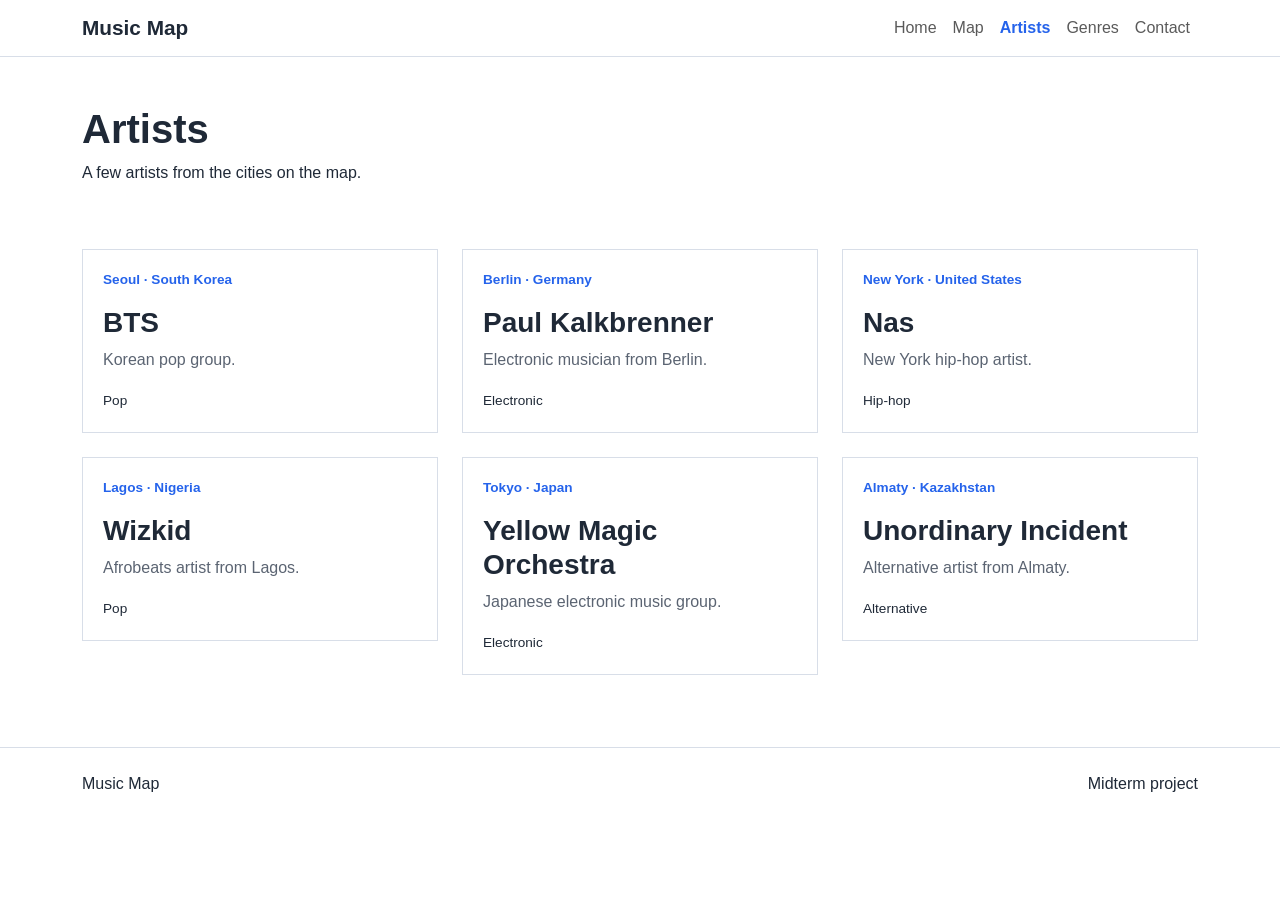
==== commit d99f6ba8: "bug fixes" ====
--- a/artists.html
+++ b/artists.html
@@ -7,7 +7,7 @@
     <title>Artists | Music Map</title>
     <link href="assets/vendor/bootstrap/bootstrap.min.css" rel="stylesheet" />
 
-    <link href="assets/style.css?v=3" rel="stylesheet" />
+    <link href="assets/style.css?v=4" rel="stylesheet" />
   </head>
   <body>
     <a class="skip-link" href="#main">Skip to content</a>
@@ -52,25 +52,14 @@
       <section class="page-hero">
         <div class="container">
           <h1>Artists</h1>
-          <p>A few artists from the cities on the map. Use the buttons to filter by genre.</p>
+          <p>A few artists from the cities on the map.</p>
         </div>
       </section>
       <section class="section-sm pt-0">
         <div class="container">
-          <div class="filter-bar" role="group" aria-label="Filter artists by genre">
-            <button class="filter-button active" data-filter="all" aria-pressed="true">All</button>
-            <button class="filter-button" data-filter="pop" aria-pressed="false">Pop</button>
-            <button class="filter-button" data-filter="electronic" aria-pressed="false">
-              Electronic
-            </button>
-            <button class="filter-button" data-filter="hiphop" aria-pressed="false">Hip-hop</button>
-            <button class="filter-button" data-filter="alternative" aria-pressed="false">
-              Alternative
-            </button>
-          </div>
           <ul class="row g-4 list-unstyled">
             <li class="col-md-6 col-xl-4 artist-column">
-              <article class="panel" data-genre="pop">
+              <article class="panel">
                 <p class="eyebrow">Seoul · South Korea</p>
                 <h3>BTS</h3>
                 <p class="text-muted-custom">Korean pop group.</p>
@@ -78,7 +67,7 @@
               </article>
             </li>
             <li class="col-md-6 col-xl-4 artist-column">
-              <article class="panel" data-genre="electronic">
+              <article class="panel">
                 <p class="eyebrow">Berlin · Germany</p>
                 <h3>Paul Kalkbrenner</h3>
                 <p class="text-muted-custom">Electronic musician from Berlin.</p>
@@ -86,7 +75,7 @@
               </article>
             </li>
             <li class="col-md-6 col-xl-4 artist-column">
-              <article class="panel" data-genre="hiphop">
+              <article class="panel">
                 <p class="eyebrow">New York · United States</p>
                 <h3>Nas</h3>
                 <p class="text-muted-custom">New York hip-hop artist.</p>
@@ -94,7 +83,7 @@
               </article>
             </li>
             <li class="col-md-6 col-xl-4 artist-column">
-              <article class="panel" data-genre="pop">
+              <article class="panel">
                 <p class="eyebrow">Lagos · Nigeria</p>
                 <h3>Wizkid</h3>
                 <p class="text-muted-custom">Afrobeats artist from Lagos.</p>
@@ -102,7 +91,7 @@
               </article>
             </li>
             <li class="col-md-6 col-xl-4 artist-column">
-              <article class="panel" data-genre="electronic">
+              <article class="panel">
                 <p class="eyebrow">Tokyo · Japan</p>
                 <h3>Yellow Magic Orchestra</h3>
                 <p class="text-muted-custom">Japanese electronic music group.</p>
@@ -110,7 +99,7 @@
               </article>
             </li>
             <li class="col-md-6 col-xl-4 artist-column">
-              <article class="panel" data-genre="alternative">
+              <article class="panel">
                 <p class="eyebrow">Almaty · Kazakhstan</p>
                 <h3>Unordinary Incident</h3>
                 <p class="text-muted-custom">Alternative artist from Almaty.</p>
@@ -122,14 +111,11 @@
       </section>
     </main>
     <footer class="site-footer">
-      <div
-        class="container d-flex flex-column flex-md-row justify-content-between gap-3 text-center text-md-start"
-      >
+      <div class="container text-center text-md-start">
         <span>Music Map</span>
         <span>Midterm project</span>
       </div>
     </footer>
     <script src="assets/vendor/bootstrap/bootstrap.bundle.min.js"></script>
-    <script src="assets/app.js?v=3"></script>
   </body>
 </html>
--- a/assets/style.css
+++ b/assets/style.css
@@ -1,275 +1,171 @@
 :root {
+  --blue: #2563eb;
   --text: #1f2937;
-  --muted: #5b6472;
-  --blue: #2563eb;
-  --line: #d8dee8;
-  --light: #f5f7fb;
+  --border: #d8dee8;
 }
-* {
-  box-sizing: border-box;
+
+body {
+  font-family: Arial, sans-serif;
+  color: var(--text);
 }
-body {
-  margin: 0;
-  color: var(--text);
-  background: #fff;
-  font:
-    16px/1.6 Arial,
-    Helvetica,
-    sans-serif;
-}
+
 h1,
 h2,
 h3 {
-  line-height: 1.2;
   font-weight: 700;
 }
-h1 {
-  font-size: clamp(2.2rem, 5vw, 3.4rem);
-}
-h2 {
-  font-size: clamp(1.6rem, 3vw, 2.2rem);
-}
-h3 {
-  font-size: 1.25rem;
-}
+
 a {
   color: var(--blue);
 }
-a:hover {
-  color: #174bb7;
+
+.site-header {
+  border-bottom: 1px solid var(--border);
 }
-.text-muted-custom {
-  color: var(--muted);
+
+.site-footer {
+  border-top: 1px solid var(--border);
+  padding: 24px 0;
 }
-.eyebrow {
-  margin-bottom: 0.5rem;
-  color: var(--blue);
-  font-size: 0.85rem;
-  font-weight: 700;
-  text-transform: uppercase;
+
+.site-footer .container {
+  display: flex;
+  justify-content: space-between;
+  gap: 16px;
 }
-.site-header {
-  position: sticky;
-  top: 0;
-  z-index: 1000;
-  background: #fff;
-  border-bottom: 1px solid var(--line);
-}
-.navbar {
-  min-height: 66px;
-}
+
 .brand {
   color: var(--text);
   font-size: 1.3rem;
   font-weight: 700;
   text-decoration: none;
 }
-.navbar-nav .nav-link {
-  color: var(--text);
-  padding: 0.5rem 0.75rem !important;
-}
-.navbar-nav .nav-link.active {
-  color: var(--blue);
+
+.nav-link.active {
+  color: var(--blue) !important;
   font-weight: 700;
 }
-.navbar-nav .nav-link:hover {
-  color: var(--blue);
+
+.hero {
+  padding: 64px 0;
+  background: #f5f7fb;
 }
-.navbar-toggler {
-  border-color: var(--line);
+
+.section,
+.section-sm {
+  padding: 56px 0;
 }
-.button-primary {
-  display: inline-block;
-  padding: 0.65rem 1rem;
-  border-radius: 5px;
-  font-weight: 600;
-  text-decoration: none;
+
+.page-hero {
+  padding: 48px 0;
 }
-.button-primary {
-  background: var(--blue);
-  border: 1px solid var(--blue);
-  color: #fff;
-}
-.button-primary:hover {
-  background: #174bb7;
-  color: #fff;
-}
-.hero {
-  padding: 70px 0;
-  background: var(--light);
-}
-.hero p {
-  max-width: 590px;
-}
-.hero-map {
+
+.world-map {
   display: block;
   width: 100%;
-  border: 1px solid var(--line);
-  border-radius: 6px;
-  background: #e8eef7;
   height: auto;
+  border: 1px solid var(--border);
 }
-.section {
-  padding: 65px 0;
+
+.city-grid {
+  display: grid;
+  grid-template-columns: repeat(3, minmax(0, 1fr));
+  gap: 16px;
+  list-style: none;
+  padding: 0;
+  margin: 24px 0;
 }
-.section-sm {
-  padding: 55px 0;
+
+.city-card,
+.panel {
+  padding: 20px;
+  border: 1px solid var(--border);
 }
-.section-heading {
-  max-width: 700px;
-  margin-bottom: 26px;
+
+.city-card h3 {
+  font-size: 1.25rem;
+  margin: 8px 0;
 }
-.page-hero {
-  padding: 55px 0 30px;
+
+.city-card p {
+  margin: 0;
 }
-.page-hero p {
-  max-width: 700px;
-  color: var(--muted);
+
+.eyebrow {
+  color: var(--blue);
+  font-size: 0.85rem;
+  font-weight: 700;
 }
-.panel,
-.city-card {
-  display: block;
-  height: 100%;
-  padding: 22px;
-  border: 1px solid var(--line);
-  border-radius: 6px;
-  background: #fff;
+
+.map-picture {
+  position: relative;
+  max-width: 1000px;
 }
-.city-card {
-  color: var(--text);
-  text-decoration: none;
+
+.map-pin {
+  position: absolute;
+  transform: translate(-50%, -50%);
+  width: 20px;
+  height: 20px;
+  border: 2px solid white;
+  border-radius: 50%;
+  background: var(--blue);
 }
-.city-card:hover {
-  color: var(--text);
-  border-color: var(--blue);
+
+.map-pin:hover,
+.map-pin:focus {
+  background: #174bb7;
+  outline: 2px solid var(--blue);
 }
-.city-card h3 {
-  margin: 0.35rem 0;
-}
-.city-card p,
-.panel p {
-  color: var(--muted);
-}
-.city-card p:last-child,
-.panel p:last-child {
-  margin-bottom: 0;
-}
-.map-wrap {
-  height: 500px;
-  overflow: hidden;
-  border: 1px solid var(--line);
-  border-radius: 6px;
-  background: #e8eef7;
-}
-.leaflet-container {
-  background: #e8eef7;
-}
-.leaflet-control-attribution {
-  font-size: 9px !important;
-}
-.filter-bar {
-  display: flex;
-  flex-wrap: wrap;
-  gap: 8px;
-  margin-bottom: 24px;
-}
-.filter-button {
-  padding: 6px 13px;
-  border: 1px solid var(--line);
-  border-radius: 5px;
-  background: #fff;
-  color: var(--text);
-}
-.filter-button.active,
-.filter-button:hover {
-  border-color: var(--blue);
-  background: var(--blue);
-  color: #fff;
-}
-.artist-column[hidden] {
-  display: none !important;
-}
+
 .genre-pill {
-  display: inline-block;
-  padding: 2px 8px;
-  border: 1px solid var(--line);
-  border-radius: 4px;
   font-size: 0.85rem;
 }
-.table {
-  --bs-table-color: var(--text);
-  --bs-table-border-color: var(--line);
+
+.text-muted-custom {
+  color: #5b6472;
 }
-.table-responsive {
-  border: 1px solid var(--line);
-  border-radius: 6px;
-  padding: 8px 15px;
-}
-.form-control {
-  padding: 0.65rem 0.75rem;
-}
-.form-label {
-  font-weight: 600;
-}
-.site-footer {
-  padding: 28px 0;
-  border-top: 1px solid var(--line);
-  color: var(--muted);
-  font-size: 0.9rem;
-}
-.skip-link {
-  position: absolute;
-  left: -999px;
-  top: 8px;
-  padding: 8px;
-  background: #fff;
-  z-index: 2000;
-}
-.skip-link:focus {
-  left: 8px;
-}
+
 @media (max-width: 991px) {
-  .hero {
-    padding: 55px 0;
-  }
-  .section {
-    padding: 55px 0;
+  .city-grid {
+    grid-template-columns: repeat(2, 1fr);
   }
 }
+
 @media (max-width: 575px) {
   .hero,
   .section,
   .section-sm {
     padding: 40px 0;
   }
-  .page-hero {
-    padding: 40px 0 25px;
+
+  .city-grid {
+    grid-template-columns: 1fr;
   }
-  .map-wrap {
-    height: 300px;
+
+  .map-pin {
+    width: 18px;
+    height: 18px;
   }
-  .panel,
-  .city-card {
-    padding: 18px;
+
+  .site-footer .container {
+    flex-direction: column;
+    text-align: center;
   }
 }
 
-#featured-cities,
-#city-list {
-  display: grid;
-  grid-template-columns: repeat(3, minmax(0, 1fr));
-  gap: 1rem;
-  margin: 0;
+.skip-link {
+  position: absolute;
+  left: -999px;
 }
-@media (max-width: 991px) {
-  #featured-cities,
-  #city-list {
-    grid-template-columns: repeat(2, minmax(0, 1fr));
-  }
+
+.skip-link:focus {
+  left: 8px;
+  top: 8px;
+  background: white;
+  z-index: 10;
 }
-@media (max-width: 575px) {
-  #featured-cities,
-  #city-list {
-    grid-template-columns: 1fr;
-  }
+
+#form-status {
+  color: var(--blue);
 }
